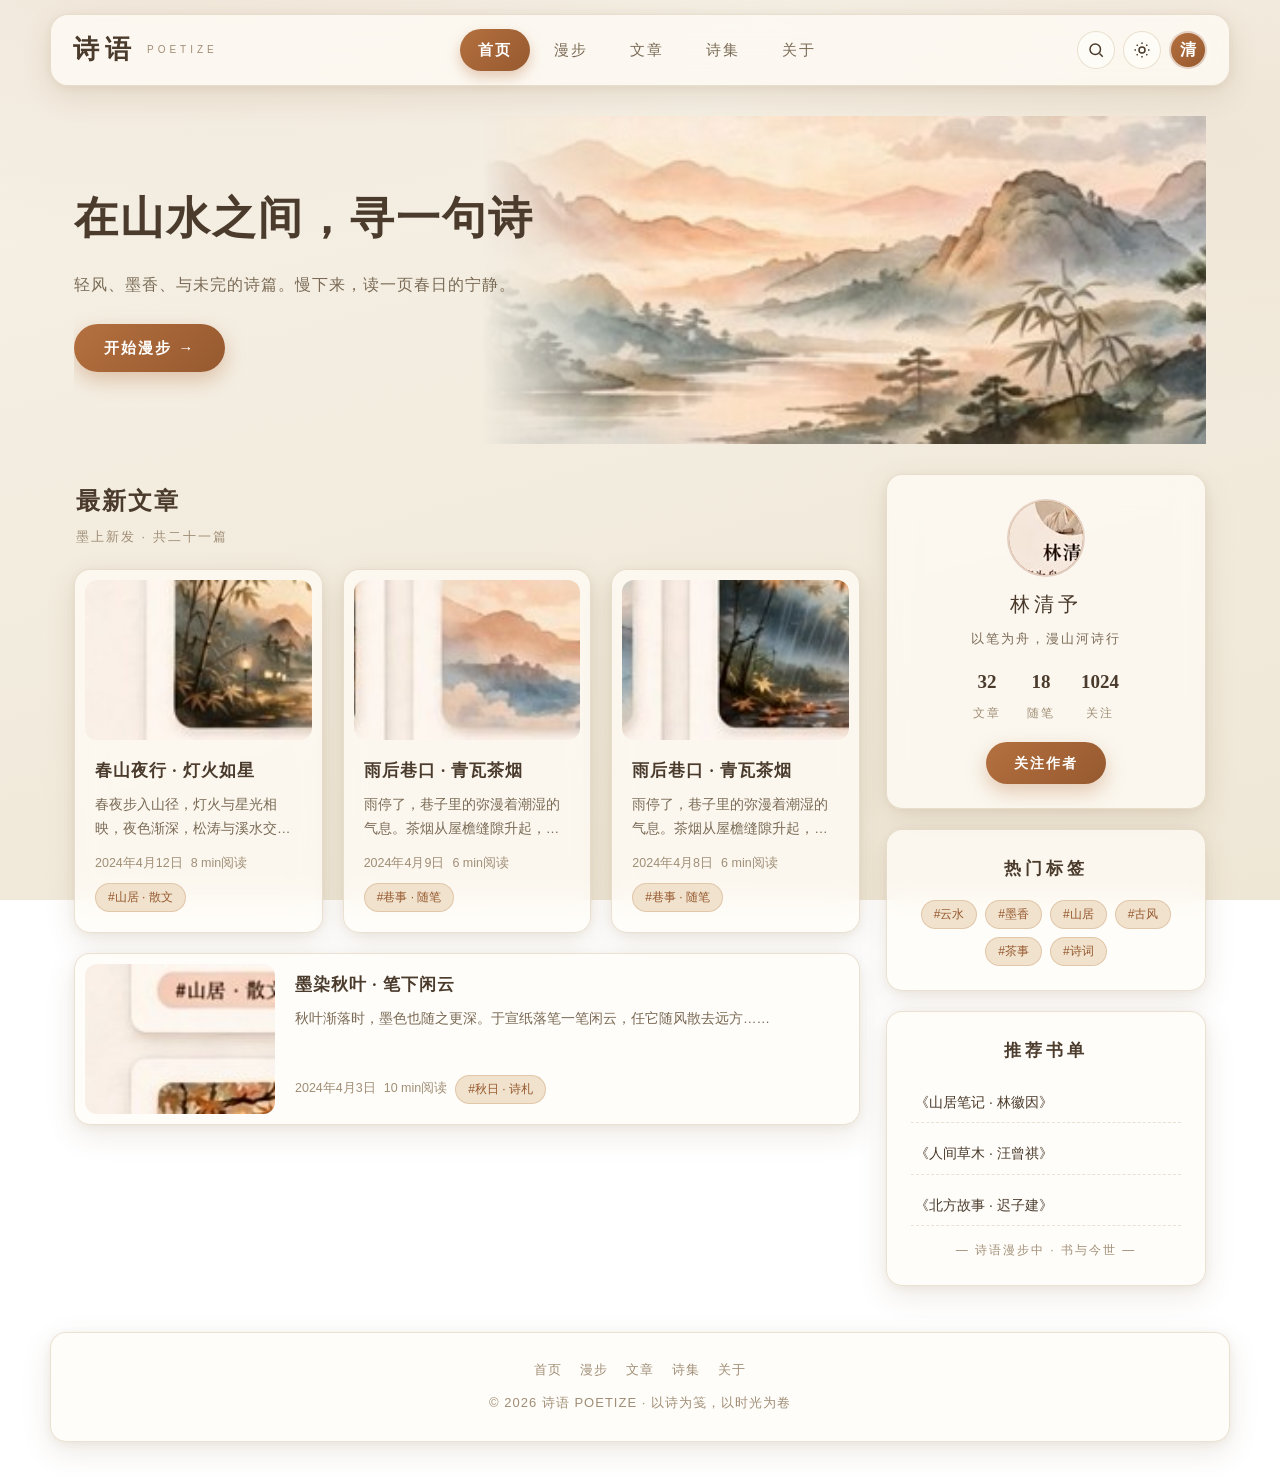
==== index.html @ 97671327 "init: 诗语 POETIZE 暖纸诗意风静态博客" ====
<!DOCTYPE html>
<html lang="zh-CN">
<head>
<meta charset="UTF-8">
<meta name="viewport" content="width=device-width, initial-scale=1.0">
<title>诗语 · 首页</title>
<meta name="description" content="诗语——在山水之间，寻一句诗。游记、随笔与光影的收藏。">
<link rel="stylesheet" href="css/style.css">
</head>
<body data-page="index">

<header class="site-header">
  <div class="header-inner">
    <a class="logo" href="index.html">
      <span class="logo-cn">诗语</span>
      <span><span class="logo-en">POETIZE</span></span>
    </a>
    <nav class="main-nav" id="mainNav">
      <a href="index.html" data-nav="index">首页</a>
      <a href="gallery.html" data-nav="gallery">漫步</a>
      <a href="article.html" data-nav="article">文章</a>
      <a href="timeline.html" data-nav="timeline">诗集</a>
      <a href="timeline.html" data-nav="about">关于</a>
    </nav>
    <div class="header-actions">
      <button class="icon-btn" id="searchBtn" aria-label="搜索">
        <svg viewBox="0 0 24 24" fill="none" stroke="currentColor" stroke-width="2"><circle cx="11" cy="11" r="7"/><path d="M21 21l-4.3-4.3"/></svg>
      </button>
      <button class="icon-btn" id="themeBtn" aria-label="切换">
        <svg viewBox="0 0 24 24" fill="none" stroke="currentColor" stroke-width="2"><circle cx="12" cy="12" r="4"/><path d="M12 2v2M12 20v2M4.9 4.9l1.4 1.4M17.7 17.7l1.4 1.4M2 12h2M20 12h2M4.9 19.1l1.4-1.4M17.7 6.3l1.4-1.4"/></svg>
      </button>
      <span class="avatar" title="博主">清</span>
      <button class="icon-btn hamburger" id="hamburger" aria-label="菜单">
        <svg viewBox="0 0 24 24" fill="none" stroke="currentColor" stroke-width="2"><path d="M4 7h16M4 12h16M4 17h16"/></svg>
      </button>
    </div>
  </div>
  <div class="search-bar" id="searchBar">
    <div class="search-inner">
      <input id="searchInput" type="text" placeholder="搜索诗句、游记、随笔…">
      <div class="search-results" id="searchResults"></div>
    </div>
  </div>
</header>

<div class="wrap">
  <!-- Hero -->
  <section class="hero">
    <div class="hero-bg"><img src="images/hero-mountains.jpg" alt="山水"></div>
    <div class="hero-inner">
      <h1>在山水之间，寻一句诗</h1>
      <p class="sub">轻风、墨香、与未完的诗篇。慢下来，读一页春日的宁静。</p>
      <a class="btn" href="gallery.html">开始漫步 →</a>
    </div>
  </section>

  <div class="layout">
    <main>
      <h2 class="section-title">最新文章</h2>
      <p class="section-sub">墨上新发 · 共二十一篇</p>

      <div class="post-grid">
        <article class="post-card card">
          <div class="cover"><a href="article.html"><img loading="lazy" src="images/card-chunshan.jpg" alt="春山夜行"></a></div>
          <div class="post-body">
            <h3><a href="article.html">春山夜行 · 灯火如星</a></h3>
            <p class="post-excerpt">春夜步入山径，灯火与星光相映，夜色渐深，松涛与溪水交响，静听自得的低语……</p>
            <div class="post-meta"><span>2024年4月12日</span><span>8 min阅读</span><a class="tag" href="article.html">#山居 · 散文</a></div>
          </div>
        </article>
        <article class="post-card card">
          <div class="cover"><a href="article.html"><img loading="lazy" src="images/card-yuxiang.jpg" alt="雨后巷口"></a></div>
          <div class="post-body">
            <h3><a href="article.html">雨后巷口 · 青瓦茶烟</a></h3>
            <p class="post-excerpt">雨停了，巷子里的弥漫着潮湿的气息。茶烟从屋檐缝隙升起，行船划开，桂台边民在低语……</p>
            <div class="post-meta"><span>2024年4月9日</span><span>6 min阅读</span><a class="tag" href="article.html">#巷事 · 随笔</a></div>
          </div>
        </article>
        <article class="post-card card">
          <div class="cover"><a href="article.html"><img loading="lazy" src="images/card-qingwa.jpg" alt="青瓦茶烟"></a></div>
          <div class="post-body">
            <h3><a href="article.html">雨后巷口 · 青瓦茶烟</a></h3>
            <p class="post-excerpt">雨停了，巷子里的弥漫着潮湿的气息。茶烟从屋檐缝隙升起，行船划开，桂台边民在低语……</p>
            <div class="post-meta"><span>2024年4月8日</span><span>6 min阅读</span><a class="tag" href="article.html">#巷事 · 随笔</a></div>
          </div>
        </article>
      </div>

      <article class="post-card card wide">
        <div class="cover"><a href="article.html"><img loading="lazy" src="images/card-qiuye.jpg" alt="墨染秋叶"></a></div>
        <div class="post-body">
          <h3><a href="article.html">墨染秋叶 · 笔下闲云</a></h3>
          <p class="post-excerpt">秋叶渐落时，墨色也随之更深。于宣纸落笔一笔闲云，任它随风散去远方……</p>
          <div class="post-meta"><span>2024年4月3日</span><span>10 min阅读</span><a class="tag" href="article.html">#秋日 · 诗札</a></div>
        </div>
      </article>
    </main>

    <aside class="sidebar">
      <div class="side-card card author-top">
        <span class="avatar big"><img src="images/avatar.jpg" alt="林清予"></span>
        <div class="name">林清予</div>
        <p class="bio">以笔为舟，漫山河诗行</p>
        <div class="author-stats">
          <div><b>32</b><span>文章</span></div>
          <div><b>18</b><span>随笔</span></div>
          <div><b>1024</b><span>关注</span></div>
        </div>
        <a class="btn" href="timeline.html" style="padding:9px 28px;font-size:14px;">关注作者</a>
      </div>

      <div class="side-card card">
        <h4>热门标签</h4>
        <div class="tag-cloud">
          <a class="tag" href="gallery.html">#云水</a>
          <a class="tag" href="article.html">#墨香</a>
          <a class="tag" href="gallery.html">#山居</a>
          <a class="tag" href="timeline.html">#古风</a>
          <a class="tag" href="article.html">#茶事</a>
          <a class="tag" href="timeline.html">#诗词</a>
        </div>
      </div>

      <div class="side-card card">
        <h4>推荐书单</h4>
        <div class="book-list">
          <a href="article.html">《山居笔记 · 林徽因》</a>
          <a href="article.html">《人间草木 · 汪曾祺》</a>
          <a href="article.html">《北方故事 · 迟子建》</a>
        </div>
        <p class="side-foot">— 诗语漫步中 · 书与今世 —</p>
      </div>
    </aside>
  </div>
</div>

<footer class="site-footer card wrap">
  <nav class="fnav">
    <a href="index.html">首页</a><a href="gallery.html">漫步</a><a href="article.html">文章</a>
    <a href="timeline.html">诗集</a><a href="timeline.html">关于</a>
  </nav>
  <p>© <span id="year"></span> 诗语 POETIZE · 以诗为笺，以时光为卷</p>
</footer>

<button class="to-top" id="toTop" aria-label="回到顶部">↑</button>
<script src="js/main.js"></script>
</body>
</html>
---- css/style.css ----
/* ============================================================
   诗语 POETIZE · 暖纸诗意风（手写原创）
   纸色 #f6f1e7 / 墨色 #4a3b2c / 赭石 #b4703f
   纯静态，无构建，直接可用
   ============================================================ */

:root {
  --paper: #f6f1e7;
  --paper-deep: #efe7d6;
  --ink: #4a3b2c;
  --ink-soft: #7a6a55;
  --ink-faint: #a08e76;
  --accent: #b4703f;
  --accent-deep: #96592f;
  --accent-soft: #f0e2cd;
  --card: rgba(255, 253, 247, 0.72);
  --card-border: rgba(180, 150, 110, 0.28);
  --shadow-1: 0 2px 8px rgba(120, 85, 40, 0.08);
  --shadow-2: 0 10px 30px rgba(120, 85, 40, 0.12);
  --radius: 16px;
  --serif: "Songti SC", "STSong", "Noto Serif SC", "SimSun", serif;
  --sans: -apple-system, BlinkMacSystemFont, "Segoe UI", "PingFang SC",
          "Hiragino Sans GB", "Microsoft YaHei", "Noto Sans SC", sans-serif;
}

* { box-sizing: border-box; margin: 0; padding: 0; }
html { scroll-behavior: smooth; }

body {
  font-family: var(--sans);
  color: var(--ink);
  background:
    radial-gradient(1100px 500px at 12% -5%, rgba(180, 112, 63, 0.08), transparent 60%),
    radial-gradient(900px 500px at 95% 15%, rgba(180, 112, 63, 0.06), transparent 60%),
    linear-gradient(165deg, var(--paper), var(--paper-deep));
  background-attachment: fixed;
  line-height: 1.75;
  min-height: 100vh;
  -webkit-font-smoothing: antialiased;
}

img { max-width: 100%; display: block; }
a { color: inherit; text-decoration: none; }
h1, h2, h3, .serif { font-family: var(--serif); letter-spacing: 2px; }

.wrap { max-width: 1180px; margin: 0 auto; padding: 0 24px; }

/* ---------- 纸面卡片 ---------- */
.card {
  background: var(--card);
  -webkit-backdrop-filter: blur(14px);
  backdrop-filter: blur(14px);
  border: 1px solid var(--card-border);
  border-radius: var(--radius);
  box-shadow: var(--shadow-1), var(--shadow-2);
}

/* ---------- 页眉 ---------- */
.site-header {
  position: sticky; top: 14px; z-index: 100;
  max-width: 1180px; margin: 14px auto 0; border-radius: 18px;
  background: var(--card);
  -webkit-backdrop-filter: blur(16px); backdrop-filter: blur(16px);
  border: 1px solid var(--card-border);
  box-shadow: var(--shadow-1), var(--shadow-2);
}
.header-inner {
  display: flex; align-items: center; justify-content: space-between;
  padding: 12px 22px; gap: 12px;
}
.logo { display: flex; align-items: center; gap: 10px; }
.logo .logo-cn { font-family: var(--serif); font-size: 26px; font-weight: 700; letter-spacing: 6px; }
.logo .logo-en { font-size: 10px; letter-spacing: 4px; color: var(--ink-faint); display: block; line-height: 1; }
.main-nav { display: flex; gap: 6px; }
.main-nav a {
  padding: 8px 18px; border-radius: 999px; font-size: 15px; color: var(--ink-soft);
  white-space: nowrap; transition: all .25s ease; letter-spacing: 2px;
}
.main-nav a:hover { color: var(--accent-deep); background: var(--accent-soft); }
.main-nav a.active { color: #fff; font-weight: 700; background: linear-gradient(135deg, var(--accent), var(--accent-deep)); box-shadow: 0 6px 14px rgba(180,112,63,.35); }
.header-actions { display: flex; align-items: center; gap: 8px; }
.icon-btn {
  width: 38px; height: 38px; border-radius: 50%; border: 1px solid var(--card-border);
  background: var(--card); color: var(--ink); cursor: pointer;
  display: grid; place-items: center; transition: transform .2s ease;
}
.icon-btn:hover { transform: translateY(-2px); }
.icon-btn svg { width: 18px; height: 18px; }
.avatar {
  width: 38px; height: 38px; border-radius: 50%; flex: none;
  display: grid; place-items: center; color: #fff; font-weight: 700;
  background: linear-gradient(135deg, var(--accent), var(--accent-deep));
  border: 2px solid rgba(255,255,255,.7);
  font-family: var(--serif);
}
.hamburger { display: none; }
.search-bar { overflow: hidden; max-height: 0; transition: max-height .3s ease; }
.search-bar.open { max-height: 300px; border-top: 1px solid var(--card-border); }
.search-inner { padding: 14px 22px; }
.search-inner input {
  width: 100%; padding: 12px 16px; border-radius: 12px; font-size: 15px;
  border: 1px solid var(--card-border); background: rgba(255,255,255,.8);
  color: var(--ink); outline: none; font-family: var(--sans);
}
.search-inner input:focus { border-color: var(--accent); box-shadow: 0 0 0 3px rgba(180,112,63,.15); }
.search-results { margin-top: 10px; display: grid; gap: 8px; }
.search-results a { padding: 10px 14px; border-radius: 12px; background: var(--accent-soft); font-size: 14px; }
.search-empty { color: var(--ink-faint); font-size: 14px; padding: 8px 4px; }

/* ---------- 按钮 ---------- */
.btn {
  display: inline-flex; align-items: center; justify-content: center; gap: 8px;
  padding: 11px 30px; border-radius: 999px; border: none; cursor: pointer;
  font-size: 15px; font-weight: 700; font-family: var(--sans); letter-spacing: 2px;
  color: #fff; white-space: nowrap;
  background: linear-gradient(135deg, var(--accent), var(--accent-deep));
  box-shadow: 0 8px 20px rgba(180,112,63,.35);
  transition: transform .22s ease, box-shadow .22s ease;
}
.btn:hover { transform: translateY(-3px); box-shadow: 0 14px 28px rgba(180,112,63,.4); }

/* ---------- 首页 Hero ---------- */
.hero { position: relative; margin: 30px 0 10px; overflow: hidden; }
.hero-bg {
  position: absolute; top: 0; right: 0; bottom: 0; width: 64%;
  -webkit-mask-image: linear-gradient(90deg, transparent 0, #000 22%);
  mask-image: linear-gradient(90deg, transparent 0, #000 22%);
}
.hero-bg img { width: 100%; height: 100%; object-fit: cover; }
.hero-inner { position: relative; z-index: 1; padding: 64px 0 72px; max-width: 560px; }
.hero-inner h1 { font-size: clamp(30px, 4.4vw, 44px); margin-bottom: 14px; }
.hero-inner .sub { color: var(--ink-soft); font-size: 15.5px; margin-bottom: 26px; letter-spacing: 1px; }

/* ---------- 双栏 ---------- */
.layout { display: grid; grid-template-columns: 1fr 320px; gap: 26px; margin: 30px 0 46px; align-items: start; }
.section-title { font-size: 24px; margin: 6px 2px 4px; }
.section-sub { color: var(--ink-faint); font-size: 13px; letter-spacing: 2px; margin: 0 2px 20px; }

/* ---------- 文章卡片 ---------- */
.post-grid { display: grid; grid-template-columns: repeat(3, 1fr); gap: 20px; }
.post-card { overflow: hidden; transition: transform .28s ease, box-shadow .28s ease; display: flex; flex-direction: column; }
.post-card:hover { transform: translateY(-6px); }
.post-card .cover { overflow: hidden; margin: 10px 10px 0; border-radius: 12px; }
.post-card .cover img { width: 100%; height: 160px; object-fit: cover; transition: transform .6s ease; }
.post-card:hover .cover img { transform: scale(1.05); }
.post-body { padding: 16px 20px 20px; display: flex; flex-direction: column; flex: 1; }
.post-body h3 { font-size: 17px; margin-bottom: 8px; letter-spacing: 1px; }
.post-body h3 a:hover { color: var(--accent-deep); }
.post-excerpt { color: var(--ink-soft); font-size: 13.5px; margin-bottom: 12px;
  display: -webkit-box; -webkit-line-clamp: 2; -webkit-box-orient: vertical; overflow: hidden; }
.post-meta { margin-top: auto; display: flex; flex-wrap: wrap; gap: 8px; align-items: center; font-size: 12.5px; color: var(--ink-faint); }
.tag {
  font-size: 12px; color: var(--accent-deep); background: var(--accent-soft);
  border: 1px solid rgba(180,112,63,.25); padding: 3px 12px; border-radius: 999px; white-space: nowrap;
}
/* 宽幅大卡 */
.post-card.wide { display: grid; grid-template-columns: 200px 1fr; margin-top: 20px; }
.post-card.wide .cover { margin: 10px 0 10px 10px; }
.post-card.wide .cover img { height: 100%; min-height: 150px; }

/* ---------- 侧栏 ---------- */
.sidebar { display: grid; gap: 20px; position: sticky; top: 96px; }
.side-card { padding: 24px; text-align: center; }
.side-card h4 { font-size: 17px; margin-bottom: 16px; letter-spacing: 4px; }
.author-top .avatar.big { width: 78px; height: 78px; font-size: 30px; margin: 0 auto 10px; }
.author-top .avatar.big img { width: 100%; height: 100%; object-fit: cover; border-radius: 50%; }
.author-top .name { font-family: var(--serif); font-size: 20px; letter-spacing: 4px; }
.author-top .bio { color: var(--ink-soft); font-size: 13px; letter-spacing: 2px; margin: 6px 0 14px; }
.author-stats { display: flex; justify-content: center; gap: 26px; margin-bottom: 16px; }
.author-stats b { display: block; font-size: 19px; font-family: var(--serif); }
.author-stats span { font-size: 12px; color: var(--ink-faint); letter-spacing: 2px; }
.tag-cloud { display: flex; flex-wrap: wrap; gap: 8px; justify-content: center; }
.book-list { display: grid; gap: 10px; text-align: left; font-size: 14px; }
.book-list a { display: block; padding: 8px 4px; border-bottom: 1px dashed var(--card-border); }
.book-list a:hover { color: var(--accent-deep); }
.side-foot { margin-top: 14px; font-size: 12px; color: var(--ink-faint); letter-spacing: 2px; }

/* ---------- 相册页 ---------- */
.page-head { text-align: center; margin: 44px 0 8px; }
.page-head h1 { font-size: clamp(30px, 4.4vw, 42px); margin-bottom: 10px; }
.page-head .sub { color: var(--ink-soft); letter-spacing: 1px; font-size: 14.5px; }
.filter-bar { display: flex; align-items: center; justify-content: space-between; flex-wrap: wrap; gap: 14px; margin: 26px 2px 22px; }
.filters { display: flex; flex-wrap: wrap; gap: 8px; align-items: center; }
.filters .label { font-size: 13.5px; color: var(--ink-soft); margin-right: 4px; }
.chip {
  padding: 7px 20px; border-radius: 999px; border: 1px solid var(--card-border); cursor: pointer;
  background: var(--card); font-size: 13.5px; font-family: var(--sans); color: var(--ink-soft);
  letter-spacing: 1px; transition: all .25s ease;
}
.chip:hover { color: var(--accent-deep); transform: translateY(-2px); }
.chip.active { color: #fff; font-weight: 700; border-color: transparent;
  background: linear-gradient(135deg, var(--accent), var(--accent-deep));
  box-shadow: 0 6px 14px rgba(180,112,63,.35); }
.stats-line { font-size: 13px; color: var(--ink-faint); letter-spacing: 1px; }
.masonry { columns: 3; column-gap: 20px; margin-bottom: 50px; }
.ph {
  break-inside: avoid; margin-bottom: 20px; overflow: hidden; padding: 10px;
  transition: transform .28s ease, box-shadow .28s ease;
}
.ph:hover { transform: translateY(-5px); }
.ph img { width: 100%; border-radius: 10px; }
.ph .cap { text-align: center; padding: 10px 6px 4px; }
.ph .cap b { display: block; font-size: 14.5px; letter-spacing: 1px; }
.ph .cap span { display: block; font-size: 12.5px; color: var(--ink-faint); margin-top: 2px; }
.ph .cap small { display: block; font-size: 12px; color: var(--ink-soft); margin-top: 2px; }
.ph.hide { display: none; }

/* ---------- 时间线 ---------- */
.timeline { position: relative; max-width: 980px; margin: 20px auto 60px; padding: 10px 0; }
.timeline::before {
  content: ""; position: absolute; left: 50%; top: 0; bottom: 0; width: 2px;
  transform: translateX(-50%);
  background: linear-gradient(180deg, transparent, var(--accent) 12%, var(--accent) 88%, transparent);
}
.tl-row { position: relative; width: 50%; padding: 0 44px 36px 0; }
.tl-row.right { margin-left: 50%; padding: 0 0 36px 44px; }
.tl-dot {
  position: absolute; top: 26px; width: 14px; height: 14px; border-radius: 50%;
  background: var(--accent); border: 3px solid #fdf9f0;
  box-shadow: 0 0 0 4px rgba(180,112,63,.25);
}
.tl-row .tl-dot { right: -7px; }
.tl-row.right .tl-dot { left: -7px; }
.tl-card { padding: 22px 24px; transition: transform .25s ease; }
.tl-card:hover { transform: translateY(-4px); }
.tl-tag {
  display: inline-block; font-size: 12px; color: var(--accent-deep); background: var(--accent-soft);
  border: 1px solid rgba(180,112,63,.25); padding: 3px 14px; border-radius: 999px; margin-bottom: 10px;
  letter-spacing: 1px; white-space: nowrap;
}
.tl-card h3 { font-size: 18px; margin-bottom: 8px; letter-spacing: 1px; }
.tl-card p { font-size: 14px; color: var(--ink-soft); }
.tl-meta { display: flex; gap: 14px; margin-top: 12px; font-size: 12.5px; color: var(--ink-faint); }
.tl-date {
  position: absolute; top: 20px; font-size: 12.5px; color: var(--ink-soft); white-space: nowrap;
  background: var(--card); border: 1px solid var(--card-border); border-radius: 999px; padding: 4px 14px;
}
.tl-row .tl-date { right: -118px; }
.tl-row.right .tl-date { left: -118px; }

/* ---------- 文章页 ---------- */
.article-wrap { display: grid; grid-template-columns: 1fr 300px; gap: 26px; margin: 34px 0 60px; align-items: start; }
.article { padding: 40px 44px; }
.article h1 { font-size: clamp(24px, 3.2vw, 32px); margin-bottom: 12px; line-height: 1.5; }
.article .meta { display: flex; flex-wrap: wrap; gap: 10px; font-size: 13px; color: var(--ink-faint); margin-bottom: 16px; }
.article .tags { display: flex; gap: 8px; flex-wrap: wrap; margin-bottom: 26px; }
.article-body { columns: 2; column-gap: 36px; font-size: 15px; }
.article-body p { margin-bottom: 16px; text-align: justify; }
.article-body h2 { font-size: 20px; margin: 24px 0 12px; break-inside: avoid; }
.article-body blockquote {
  margin: 18px 0; padding: 14px 18px; border-left: 4px solid var(--accent);
  background: var(--accent-soft); border-radius: 0 12px 12px 0; font-family: var(--serif);
  break-inside: avoid;
}
.toc-card { padding: 24px; position: sticky; top: 96px; }
.toc-card h4 { font-size: 13px; letter-spacing: 3px; color: var(--ink-faint); margin-bottom: 14px; }
.toc { list-style: none; display: grid; gap: 6px; }
.toc a { display: block; padding: 8px 12px; border-radius: 10px; font-size: 14px; color: var(--ink-soft); }
.toc a:hover, .toc a.active { background: var(--accent-soft); color: var(--accent-deep); font-weight: 700; }
.info-card { margin-top: 18px; padding: 18px 20px; font-size: 13px; color: var(--ink-soft); }
.info-card h4 { font-size: 13px; letter-spacing: 3px; color: var(--ink-faint); margin-bottom: 10px; }
.info-card p { margin-bottom: 6px; }
.info-card .tag { margin: 2px 4px 2px 0; display: inline-block; }

/* ---------- 页脚 ---------- */
.site-footer { margin: 10px auto 36px; padding: 26px 30px; text-align: center; color: var(--ink-faint); font-size: 13px; letter-spacing: 1px; }
.site-footer .fnav { display: flex; justify-content: center; flex-wrap: wrap; gap: 18px; margin-bottom: 10px; }
.site-footer .fnav a:hover { color: var(--accent-deep); }

/* ---------- 回到顶部 ---------- */
.to-top {
  position: fixed; right: 26px; bottom: 30px; z-index: 90;
  width: 48px; height: 48px; border-radius: 50%; border: 1px solid var(--card-border);
  background: linear-gradient(135deg, var(--accent), var(--accent-deep)); color: #fff;
  font-size: 20px; cursor: pointer; display: grid; place-items: center;
  box-shadow: 0 10px 24px rgba(180,112,63,.4);
  opacity: 0; pointer-events: none; transform: translateY(12px); transition: all .3s ease;
}
.to-top.show { opacity: 1; pointer-events: auto; transform: none; }

/* ---------- 响应式 ---------- */
@media (max-width: 1020px) {
  .masonry { columns: 2; }
  .article-body { columns: 1; }
}
@media (max-width: 900px) {
  .layout, .article-wrap { grid-template-columns: 1fr; }
  .sidebar, .toc-card { position: static; }
  .post-grid { grid-template-columns: 1fr; }
  .post-card.wide { grid-template-columns: 1fr; }
  .post-card.wide .cover { margin: 10px 10px 0; }
  .hero-bg { position: relative; width: 100%; height: 220px;
    -webkit-mask-image: none; mask-image: none; margin-top: 20px; border-radius: 14px; overflow: hidden; }
  .hero-inner { padding: 40px 0 8px; max-width: none; }
  .timeline::before { left: 8px; }
  .tl-row, .tl-row.right { width: 100%; margin: 0; padding: 0 0 28px 34px; }
  .tl-row .tl-dot, .tl-row.right .tl-dot { left: 1px; right: auto; }
  .tl-row .tl-date, .tl-row.right .tl-date { position: static; display: inline-block; margin-bottom: 10px; }
  .article { padding: 28px 22px; }
}
@media (max-width: 760px) {
  .main-nav {
    position: absolute; top: calc(100% + 10px); left: 0; right: 0;
    flex-direction: column; padding: 12px; gap: 4px;
    background: var(--card); border: 1px solid var(--card-border); border-radius: 16px;
    -webkit-backdrop-filter: blur(20px); backdrop-filter: blur(20px);
    box-shadow: var(--shadow-2); display: none;
  }
  .main-nav.open { display: flex; }
  .hamburger { display: grid; }
  .site-header { top: 8px; }
  .masonry { columns: 1; }
  .filter-bar { flex-direction: column; align-items: flex-start; }
  .to-top { right: 16px; bottom: 20px; }
}
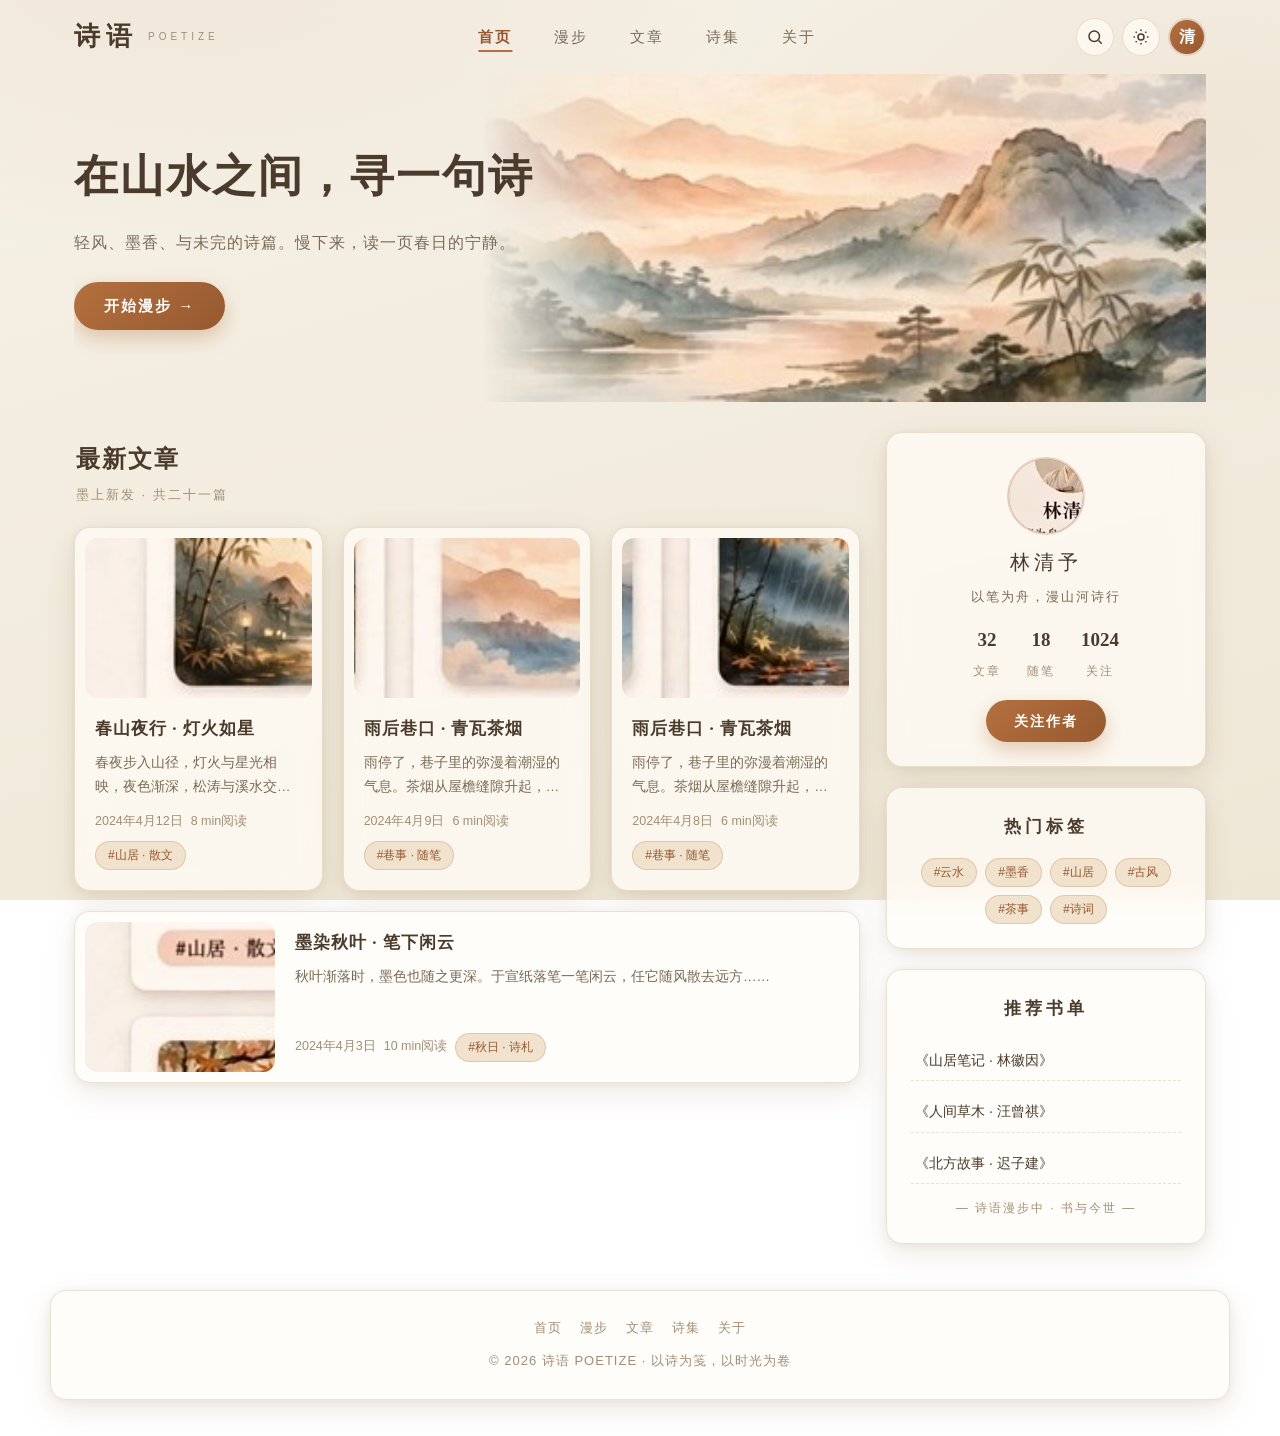
==== commit f40a3018: "CSS/JS 加版本号强制刷新缓存" ====
--- a/index.html
+++ b/index.html
@@ -5,7 +5,7 @@
 <meta name="viewport" content="width=device-width, initial-scale=1.0">
 <title>诗语 · 首页</title>
 <meta name="description" content="诗语——在山水之间，寻一句诗。游记、随笔与光影的收藏。">
-<link rel="stylesheet" href="css/style.css">
+<link rel="stylesheet" href="css/style.css?v=2">
 </head>
 <body data-page="index">
 
@@ -143,6 +143,6 @@
 </footer>
 
 <button class="to-top" id="toTop" aria-label="回到顶部">↑</button>
-<script src="js/main.js"></script>
+<script src="js/main.js?v=2"></script>
 </body>
 </html>
--- a/css/style.css
+++ b/css/style.css
@@ -57,27 +57,28 @@
 
 /* ---------- 页眉 ---------- */
 .site-header {
-  position: sticky; top: 14px; z-index: 100;
-  max-width: 1180px; margin: 14px auto 0; border-radius: 18px;
-  background: var(--card);
-  -webkit-backdrop-filter: blur(16px); backdrop-filter: blur(16px);
-  border: 1px solid var(--card-border);
-  box-shadow: var(--shadow-1), var(--shadow-2);
+  position: sticky; top: 0; z-index: 100;
+  background: transparent; border: none; box-shadow: none;
+  -webkit-backdrop-filter: none; backdrop-filter: none;
 }
 .header-inner {
   display: flex; align-items: center; justify-content: space-between;
-  padding: 12px 22px; gap: 12px;
+  max-width: 1180px; margin: 0 auto; padding: 14px 24px; gap: 12px;
 }
 .logo { display: flex; align-items: center; gap: 10px; }
 .logo .logo-cn { font-family: var(--serif); font-size: 26px; font-weight: 700; letter-spacing: 6px; }
 .logo .logo-en { font-size: 10px; letter-spacing: 4px; color: var(--ink-faint); display: block; line-height: 1; }
 .main-nav { display: flex; gap: 6px; }
 .main-nav a {
-  padding: 8px 18px; border-radius: 999px; font-size: 15px; color: var(--ink-soft);
-  white-space: nowrap; transition: all .25s ease; letter-spacing: 2px;
-}
-.main-nav a:hover { color: var(--accent-deep); background: var(--accent-soft); }
-.main-nav a.active { color: #fff; font-weight: 700; background: linear-gradient(135deg, var(--accent), var(--accent-deep)); box-shadow: 0 6px 14px rgba(180,112,63,.35); }
+  padding: 8px 18px; font-size: 15px; color: var(--ink-soft);
+  white-space: nowrap; transition: color .25s ease; letter-spacing: 2px;
+}
+.main-nav a:hover { color: var(--accent-deep); }
+.main-nav a.active {
+  color: var(--accent-deep); font-weight: 700;
+  text-decoration: underline; text-underline-offset: 8px; text-decoration-thickness: 2px;
+  text-decoration-color: var(--accent);
+}
 .header-actions { display: flex; align-items: center; gap: 8px; }
 .icon-btn {
   width: 38px; height: 38px; border-radius: 50%; border: 1px solid var(--card-border);
@@ -120,7 +121,7 @@
 .btn:hover { transform: translateY(-3px); box-shadow: 0 14px 28px rgba(180,112,63,.4); }
 
 /* ---------- 首页 Hero ---------- */
-.hero { position: relative; margin: 30px 0 10px; overflow: hidden; }
+.hero { position: relative; margin: 0 0 10px; overflow: hidden; }
 .hero-bg {
   position: absolute; top: 0; right: 0; bottom: 0; width: 64%;
   -webkit-mask-image: linear-gradient(90deg, transparent 0, #000 22%);
@@ -308,7 +309,7 @@
   }
   .main-nav.open { display: flex; }
   .hamburger { display: grid; }
-  .site-header { top: 8px; }
+  .site-header { top: 0; }
   .masonry { columns: 1; }
   .filter-bar { flex-direction: column; align-items: flex-start; }
   .to-top { right: 16px; bottom: 20px; }
